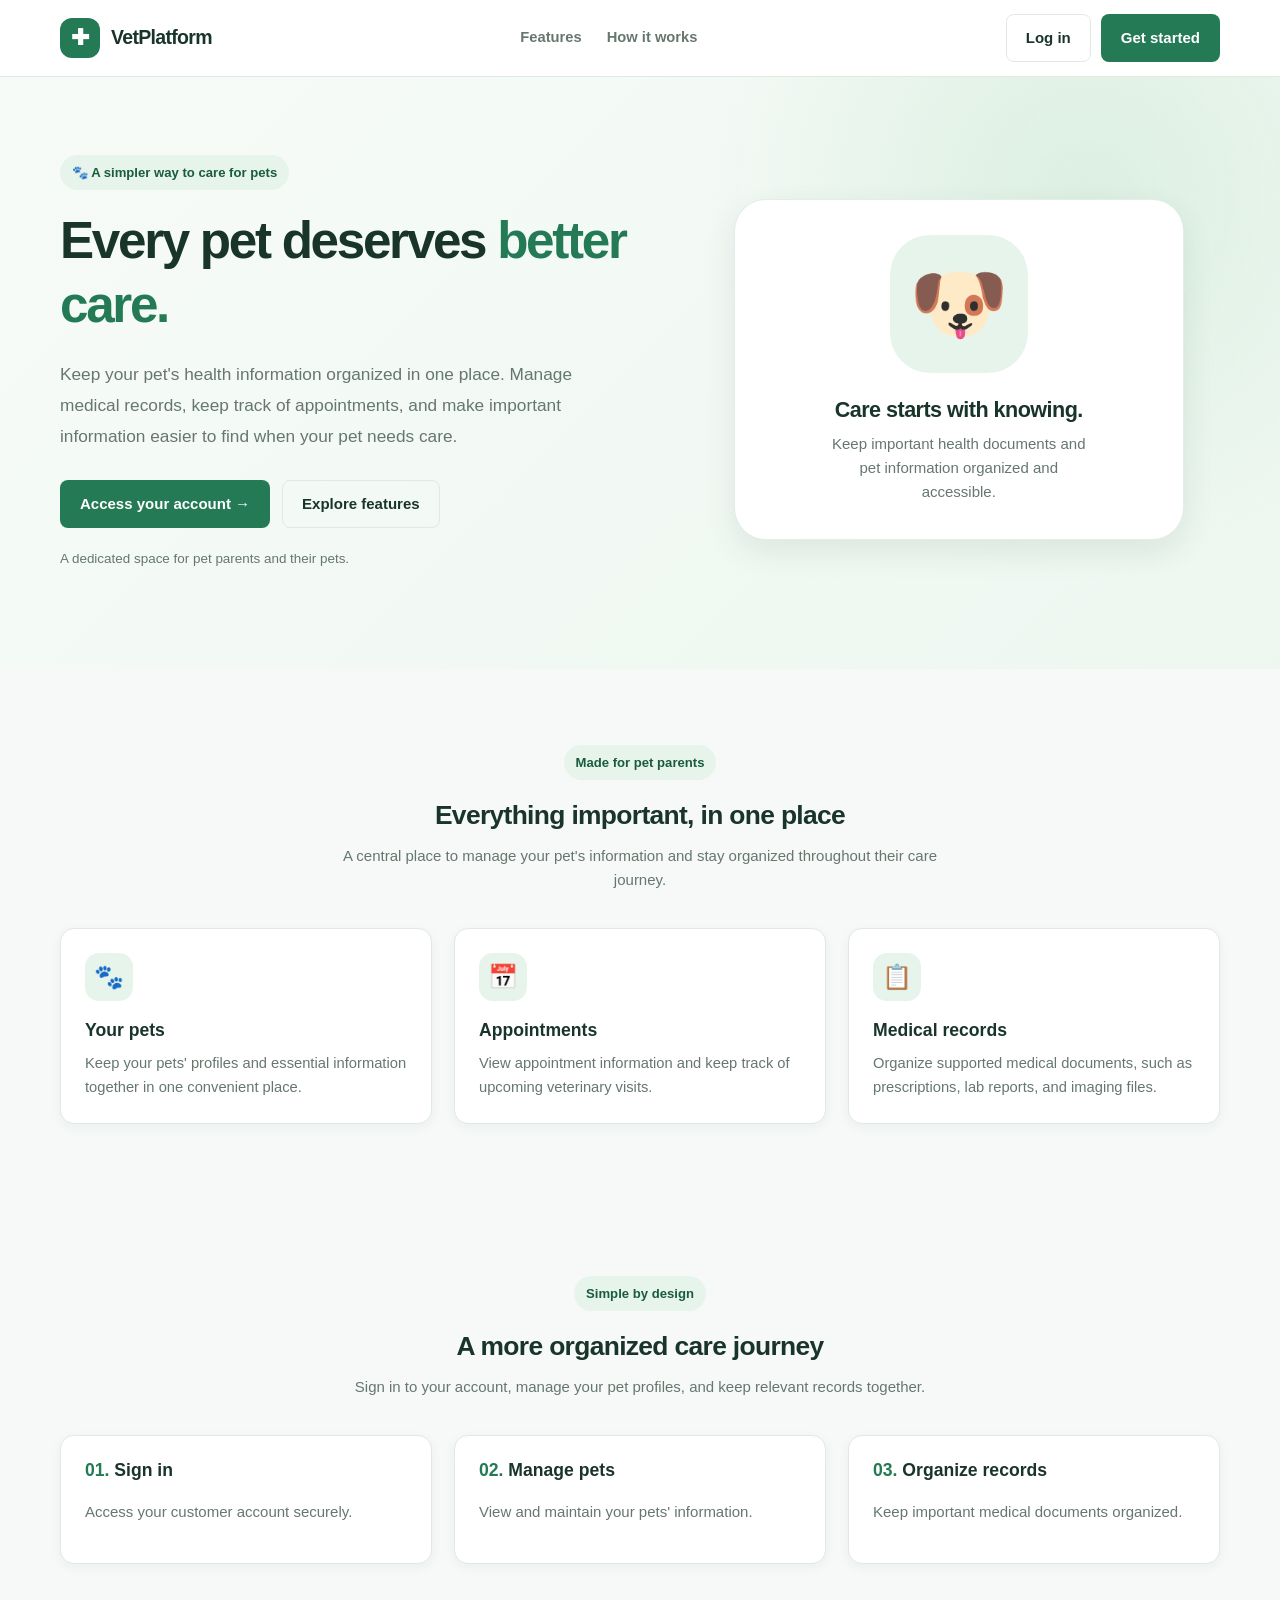
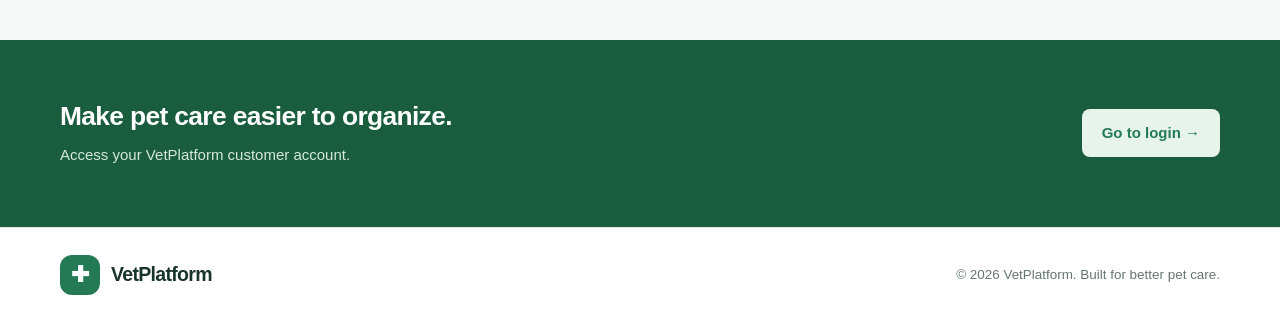
==== frontend/pages/index.html @ 757ffd64 "WORKING ON FRONTEND" ====
<!DOCTYPE html>
<html lang="en">
<head>
    <meta charset="UTF-8">
    <meta name="viewport" content="width=device-width, initial-scale=1.0">
    <meta name="description" content="VetPlatform helps pet parents organize veterinary appointments and medical records.">
    <title>VetPlatform | Better Care for Every Pet</title>
    <link rel="stylesheet" href="../css/style.css">
</head>
<body>

<header class="site-header">
    <div class="container site-nav">
        <a href="index.html" class="brand" aria-label="VetPlatform home">
            <span class="brand-mark">✚</span>
            <span>VetPlatform</span>
        </a>

        <nav class="nav-links" aria-label="Main navigation">
            <a href="#features">Features</a>
            <a href="#how-it-works">How it works</a>
        </nav>


        <div class="nav-actions">
            <a href="http://localhost:63342/vetplatform/frontend/pages/login.html"
               class="btn btn-outline">
                Log in
            </a>

            <a href="http://localhost:63342/vetplatform/frontend/pages/login.html"
               class="btn btn-primary">
                Get started
            </a>
        </div>

    </div>
</header>

<main>
    <section class="hero">
        <div class="container hero-grid">
            <div class="hero-content">
                <span class="eyebrow">🐾 A simpler way to care for pets</span>

                <h1>
                    Every pet deserves
                    <span class="text-primary">better care.</span>
                </h1>

                <p class="hero-copy">
                    Keep your pet's health information organized in one place.
                    Manage medical records, keep track of appointments, and
                    make important information easier to find when your pet
                    needs care.
                </p>

                <div class="hero-actions">
                    <a href="login.html" class="btn btn-primary">
                        Access your account →
                    </a>
                    <a href="#features" class="btn btn-outline">
                        Explore features
                    </a>
                </div>

                <p class="hero-note">
                    A dedicated space for pet parents and their pets.
                </p>
            </div>

            <div class="hero-visual">
                <div class="hero-illustration">
                    <div class="pet-symbol" aria-hidden="true">🐶</div>
                    <h2>Care starts with knowing.</h2>
                    <p>
                        Keep important health documents and pet information
                        organized and accessible.
                    </p>
                </div>
            </div>
        </div>
    </section>

    <section class="section" id="features">
        <div class="container">
            <div class="section-heading">
                <span class="eyebrow">Made for pet parents</span>
                <h2>Everything important, in one place</h2>
                <p>
                    A central place to manage your pet's information
                    and stay organized throughout their care journey.
                </p>
            </div>

            <div class="feature-grid">
                <article class="card feature-card">
                    <div class="feature-icon" aria-hidden="true">🐾</div>
                    <h3>Your pets</h3>
                    <p>
                        Keep your pets' profiles and essential information
                        together in one convenient place.
                    </p>
                </article>

                <article class="card feature-card">
                    <div class="feature-icon" aria-hidden="true">📅</div>
                    <h3>Appointments</h3>
                    <p>
                        View appointment information and keep track of
                        upcoming veterinary visits.
                    </p>
                </article>

                <article class="card feature-card">
                    <div class="feature-icon" aria-hidden="true">📋</div>
                    <h3>Medical records</h3>
                    <p>
                        Organize supported medical documents, such as
                        prescriptions, lab reports, and imaging files.
                    </p>
                </article>
            </div>
        </div>
    </section>

    <section class="section" id="how-it-works">
        <div class="container">
            <div class="section-heading">
                <span class="eyebrow">Simple by design</span>
                <h2>A more organized care journey</h2>
                <p>
                    Sign in to your account, manage your pet profiles,
                    and keep relevant records together.
                </p>
            </div>

            <div class="feature-grid">
                <article class="card">
                    <h3><span class="text-primary">01.</span> Sign in</h3>
                    <p>
                        Access your customer account securely.
                    </p>
                </article>

                <article class="card">
                    <h3><span class="text-primary">02.</span> Manage pets</h3>
                    <p>
                        View and maintain your pets' information.
                    </p>
                </article>

                <article class="card">
                    <h3><span class="text-primary">03.</span> Organize records</h3>
                    <p>
                        Keep important medical documents organized.
                    </p>
                </article>
            </div>
        </div>
    </section>

    <section class="cta-section">
        <div class="container cta-content">
            <div>
                <h2>Make pet care easier to organize.</h2>
                <p>Access your VetPlatform customer account.</p>
            </div>

            <a href="login.html" class="btn btn-secondary">
                Go to login →
            </a>
        </div>
    </section>
</main>

<footer class="site-footer">
    <div class="container footer-content">
        <a href="index.html" class="brand">
            <span class="brand-mark">✚</span>
            <span>VetPlatform</span>
        </a>

        <p>© <span id="current-year">2026</span> VetPlatform. Built for better pet care.</p>
    </div>
</footer>

<script>
    document.getElementById("current-year").textContent =
        new Date().getFullYear();
</script>

</body>
</html>
---- frontend/css/style.css ----
/* =========================================
   VetPlatform - Shared Design System
   ========================================= */

:root {
    --primary: #247a55;
    --primary-dark: #195c3e;
    --primary-light: #e7f4ec;
    --accent: #b9e6c9;

    --background: #f6f9f7;
    --surface: #ffffff;
    --surface-muted: #f0f5f1;

    --text-primary: #19352a;
    --text-secondary: #66776e;
    --text-muted: #8b9991;

    --border: #e1e9e3;
    --danger: #c43e4d;
    --warning: #a96b12;
    --success: #247a55;

    --radius-sm: 8px;
    --radius-md: 14px;
    --radius-lg: 22px;

    --shadow-sm: 0 3px 12px rgba(24, 61, 43, 0.05);
    --shadow-md: 0 12px 32px rgba(24, 61, 43, 0.09);

    --font-family: Inter, -apple-system, BlinkMacSystemFont,
    "Segoe UI", sans-serif;
}

/* Reset */

* {
    box-sizing: border-box;
}

html {
    scroll-behavior: smooth;
}

body {
    margin: 0;
    min-height: 100vh;
    background: var(--background);
    color: var(--text-primary);
    font-family: var(--font-family);
    font-size: 15px;
    line-height: 1.6;
}

button,
input,
select,
textarea {
    font: inherit;
}

button,
a {
    -webkit-tap-highlight-color: transparent;
}

a {
    color: inherit;
    text-decoration: none;
}

button {
    cursor: pointer;
}

img {
    max-width: 100%;
    display: block;
}

h1,
h2,
h3,
h4,
p {
    margin-top: 0;
}

h1,
h2,
h3,
h4 {
    line-height: 1.25;
}

h1 {
    font-size: clamp(2rem, 4vw, 3.25rem);
    letter-spacing: -0.045em;
}

h2 {
    font-size: 1.65rem;
    letter-spacing: -0.025em;
}

h3 {
    font-size: 1.1rem;
}

p {
    color: var(--text-secondary);
}

/* Layout utilities */

.container {
    width: min(1160px, calc(100% - 40px));
    margin-inline: auto;
}

.section {
    padding: 76px 0;
}

.section-heading {
    max-width: 650px;
    margin: 0 auto 36px;
    text-align: center;
}

.section-heading h2 {
    margin-bottom: 12px;
}

.section-heading p {
    margin-bottom: 0;
}

.text-primary {
    color: var(--primary);
}

.text-muted {
    color: var(--text-muted);
}

.text-center {
    text-align: center;
}

.hidden {
    display: none !important;
}

/* Buttons */

.btn {
    display: inline-flex;
    align-items: center;
    justify-content: center;
    gap: 9px;
    min-height: 44px;
    padding: 11px 19px;
    border: 1px solid transparent;
    border-radius: var(--radius-sm);
    font-weight: 650;
    text-align: center;
    transition:
            background 0.2s ease,
            border-color 0.2s ease,
            transform 0.2s ease;
}

.btn:hover {
    transform: translateY(-1px);
}

.btn-primary {
    color: #ffffff;
    background: var(--primary);
}

.btn-primary:hover {
    background: var(--primary-dark);
}

.btn-secondary {
    color: var(--primary);
    background: var(--primary-light);
}

.btn-secondary:hover {
    background: #d9eddf;
}

.btn-outline {
    color: var(--text-primary);
    background: transparent;
    border-color: var(--border);
}

.btn-outline:hover {
    background: var(--surface-muted);
}

.btn-block {
    width: 100%;
}

/* Form elements */

.form-group {
    display: flex;
    flex-direction: column;
    gap: 7px;
    margin-bottom: 18px;
}

.form-label {
    color: var(--text-primary);
    font-size: 0.9rem;
    font-weight: 650;
}

.form-control {
    width: 100%;
    min-height: 47px;
    padding: 12px 14px;
    color: var(--text-primary);
    background: var(--surface);
    border: 1px solid var(--border);
    border-radius: var(--radius-sm);
    outline: none;
    transition: border-color 0.2s, box-shadow 0.2s;
}

.form-control::placeholder {
    color: #a1ada5;
}

.form-control:focus {
    border-color: var(--primary);
    box-shadow: 0 0 0 3px rgba(36, 122, 85, 0.12);
}

textarea.form-control {
    min-height: 110px;
    resize: vertical;
}

.form-help {
    color: var(--text-muted);
    font-size: 0.82rem;
}

.form-error {
    color: var(--danger);
    font-size: 0.88rem;
}

/* Cards */

.card {
    padding: 24px;
    background: var(--surface);
    border: 1px solid var(--border);
    border-radius: var(--radius-md);
    box-shadow: var(--shadow-sm);
}

.card-title {
    margin-bottom: 8px;
}

.card-description {
    margin-bottom: 0;
    font-size: 0.93rem;
}

/* Status labels */

.status {
    display: inline-flex;
    align-items: center;
    gap: 6px;
    padding: 5px 10px;
    border-radius: 999px;
    font-size: 0.78rem;
    font-weight: 700;
}

.status-success {
    color: #216b46;
    background: #e4f5e9;
}

.status-warning {
    color: #89580e;
    background: #fff1d5;
}

.status-neutral {
    color: #586a60;
    background: #edf1ee;
}

.status-danger {
    color: #a72e3c;
    background: #fde8eb;
}

/* Public navigation */

.site-header {
    position: sticky;
    top: 0;
    z-index: 20;
    background: rgba(255, 255, 255, 0.94);
    border-bottom: 1px solid var(--border);
    backdrop-filter: blur(12px);
}

.site-nav {
    min-height: 76px;
    display: flex;
    align-items: center;
    justify-content: space-between;
    gap: 24px;
}

.brand {
    display: inline-flex;
    align-items: center;
    gap: 11px;
    color: var(--text-primary);
    font-size: 1.22rem;
    font-weight: 800;
    letter-spacing: -0.035em;
}

.brand-mark {
    width: 40px;
    height: 40px;
    display: grid;
    place-items: center;
    color: white;
    background: var(--primary);
    border-radius: 12px;
    font-size: 1.35rem;
}

.nav-links {
    display: flex;
    align-items: center;
    gap: 25px;
    color: var(--text-secondary);
    font-size: 0.92rem;
    font-weight: 600;
}

.nav-links a:hover {
    color: var(--primary);
}

.nav-actions {
    display: flex;
    align-items: center;
    gap: 10px;
}

/* Landing page */

.hero {
    overflow: hidden;
    padding: 78px 0 86px;
    background:
            radial-gradient(circle at 85% 20%, #dcefe2 0, transparent 32%),
            linear-gradient(135deg, #f7fbf8 0%, #edf7f0 100%);
}

.hero-grid {
    display: grid;
    grid-template-columns: 1.05fr 0.95fr;
    align-items: center;
    gap: 60px;
}

.eyebrow {
    display: inline-flex;
    align-items: center;
    gap: 8px;
    margin-bottom: 19px;
    padding: 7px 12px;
    color: var(--primary-dark);
    background: var(--primary-light);
    border-radius: 999px;
    font-size: 0.82rem;
    font-weight: 750;
}

.hero h1 {
    max-width: 650px;
    margin-bottom: 22px;
}

.hero-copy {
    max-width: 540px;
    margin-bottom: 28px;
    font-size: 1.08rem;
    line-height: 1.8;
}

.hero-actions {
    display: flex;
    flex-wrap: wrap;
    gap: 12px;
}

.hero-note {
    margin-top: 20px;
    font-size: 0.84rem;
}

.hero-visual {
    position: relative;
    min-height: 390px;
    display: grid;
    place-items: center;
}

.hero-illustration {
    width: min(100%, 450px);
    min-height: 330px;
    display: flex;
    flex-direction: column;
    align-items: center;
    justify-content: center;
    padding: 35px;
    background: #ffffff;
    border: 1px solid rgba(36, 122, 85, 0.13);
    border-radius: 32px;
    box-shadow: var(--shadow-md);
    text-align: center;
}

.pet-symbol {
    width: 138px;
    height: 138px;
    display: grid;
    place-items: center;
    margin-bottom: 24px;
    background: var(--primary-light);
    border-radius: 40px;
    font-size: 5rem;
}

.hero-illustration h2 {
    margin-bottom: 8px;
    font-size: 1.35rem;
}

.hero-illustration p {
    max-width: 270px;
    margin-bottom: 0;
}

.feature-grid {
    display: grid;
    grid-template-columns: repeat(3, minmax(0, 1fr));
    gap: 22px;
}

.feature-icon {
    width: 48px;
    height: 48px;
    display: grid;
    place-items: center;
    margin-bottom: 19px;
    background: var(--primary-light);
    border-radius: 14px;
    font-size: 1.5rem;
}

.feature-card h3 {
    margin-bottom: 10px;
}

.feature-card p {
    margin-bottom: 0;
    font-size: 0.92rem;
}

.cta-section {
    padding: 60px 0;
    color: white;
    background: var(--primary-dark);
}

.cta-content {
    display: flex;
    align-items: center;
    justify-content: space-between;
    gap: 30px;
}

.cta-content h2 {
    margin-bottom: 10px;
}

.cta-content p {
    margin-bottom: 0;
    color: #d6e9dc;
}

.site-footer {
    padding: 27px 0;
    background: #ffffff;
    border-top: 1px solid var(--border);
}

.footer-content {
    display: flex;
    align-items: center;
    justify-content: space-between;
    gap: 20px;
}

.footer-content p {
    margin: 0;
    font-size: 0.84rem;
}

/* Login page */

.auth-page {
    min-height: 100vh;
    display: grid;
    grid-template-columns: 1fr 1fr;
    background: var(--surface);
}

.auth-panel {
    display: flex;
    align-items: center;
    justify-content: center;
    padding: 40px 24px;
}

.auth-form-wrapper {
    width: min(100%, 420px);
}

.auth-form-wrapper .brand {
    margin-bottom: 42px;
}

.auth-heading {
    margin-bottom: 10px;
    font-size: 2rem;
}

.auth-subtitle {
    margin-bottom: 30px;
}

.auth-side-panel {
    display: flex;
    flex-direction: column;
    align-items: center;
    justify-content: center;
    padding: 50px;
    background:
            radial-gradient(circle at 80% 20%, #d6eddf 0, transparent 34%),
            #edf7f0;
    text-align: center;
}

.auth-side-panel h2 {
    max-width: 430px;
    margin-top: 28px;
}

.auth-side-panel p {
    max-width: 400px;
}

.auth-art {
    width: 190px;
    height: 190px;
    display: grid;
    place-items: center;
    background: #ffffff;
    border: 1px solid var(--border);
    border-radius: 48px;
    box-shadow: var(--shadow-md);
    font-size: 6rem;
}

.auth-footer {
    margin-top: 24px;
    color: var(--text-muted);
    font-size: 0.84rem;
    text-align: center;
}

.checkbox-row {
    display: flex;
    align-items: flex-start;
    gap: 10px;
    margin-bottom: 20px;
    color: var(--text-secondary);
    font-size: 0.88rem;
}

.checkbox-row input {
    margin-top: 5px;
}

/* Responsive */

@media (max-width: 850px) {
    .hero-grid {
        grid-template-columns: 1fr;
        gap: 35px;
    }

    .hero-content {
        text-align: center;
    }

    .hero-copy {
        margin-inline: auto;
    }

    .hero-actions {
        justify-content: center;
    }

    .hero-visual {
        min-height: 300px;
    }

    .feature-grid {
        grid-template-columns: 1fr 1fr;
    }

    .auth-page {
        grid-template-columns: 1fr;
    }

    .auth-side-panel {
        display: none;
    }

    .nav-links {
        display: none;
    }
}

@media (max-width: 560px) {
    .container {
        width: min(100% - 28px, 1160px);
    }

    .section {
        padding: 52px 0;
    }

    .hero {
        padding: 55px 0;
    }

    .hero h1 {
        font-size: 2.3rem;
    }

    .hero-illustration {
        min-height: 280px;
        padding: 25px;
    }

    .pet-symbol {
        width: 105px;
        height: 105px;
        font-size: 4rem;
    }

    .feature-grid {
        grid-template-columns: 1fr;
    }

    .cta-content,
    .footer-content {
        flex-direction: column;
        align-items: flex-start;
    }

    .nav-actions .btn {
        padding: 9px 12px;
    }

    .card {
        padding: 19px;
    }
}
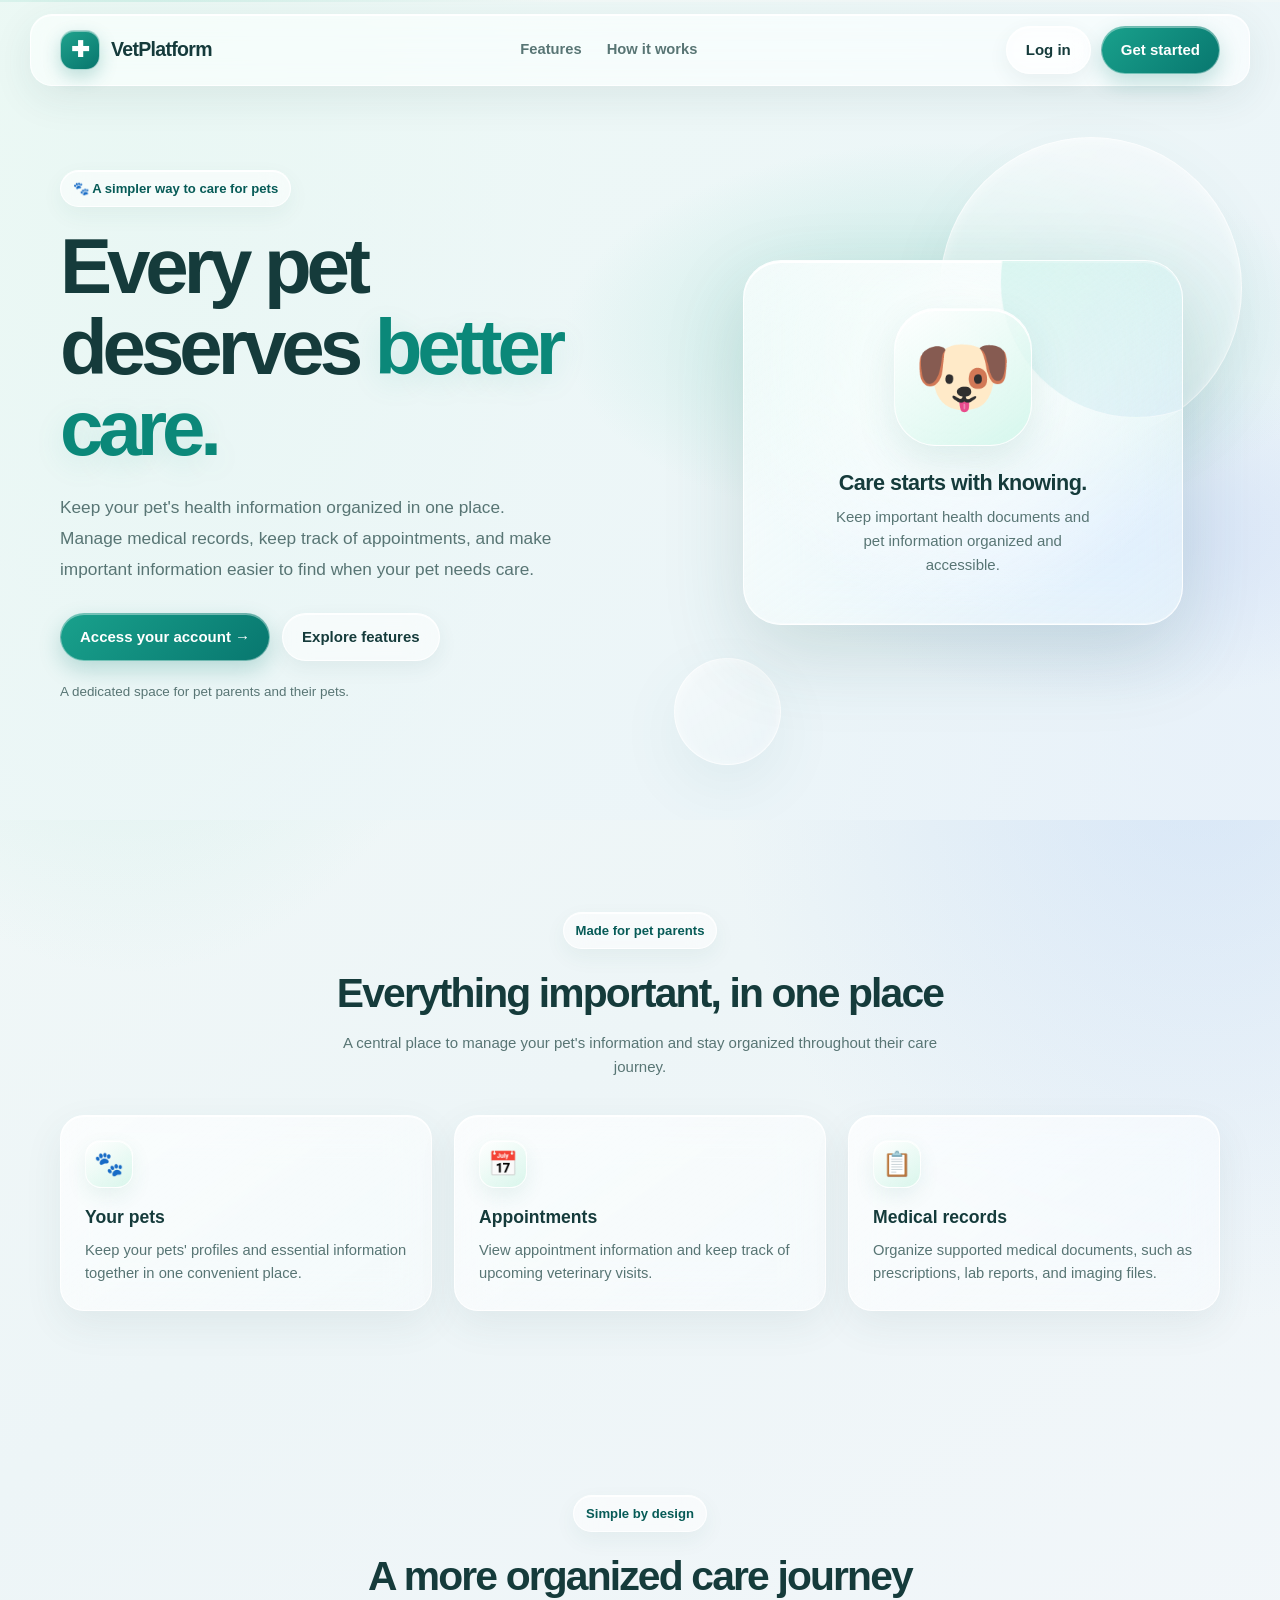
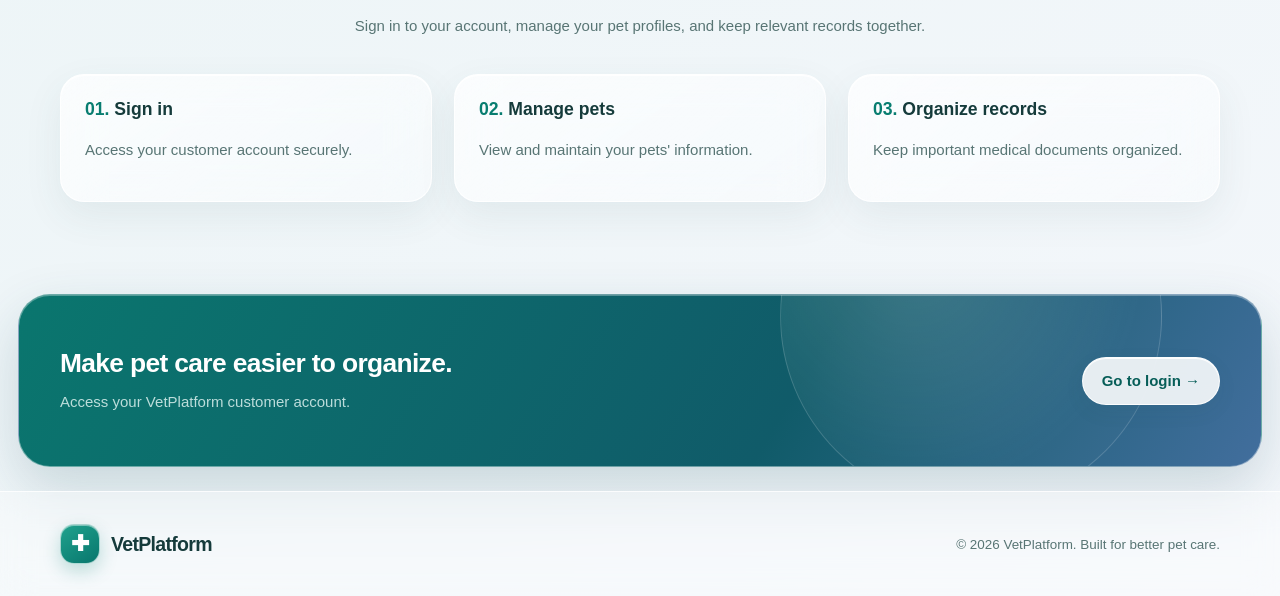
==== commit 035591d0: "liquid glass effect" ====
--- a/frontend/pages/index.html
+++ b/frontend/pages/index.html
@@ -7,6 +7,7 @@
     <meta name="description" content="VetPlatform helps pet parents organize veterinary appointments and medical records.">
     <title>VetPlatform | Better Care for Every Pet</title>
     <link rel="stylesheet" href="../css/style.css">
+    <link rel="stylesheet" href="../css/liquid-glass.css">
 </head>
 <body>
 
@@ -23,17 +24,38 @@
         </nav>
 
 
+        <button
+                class="mobile-menu-toggle"
+                id="mobile-menu-toggle"
+                type="button"
+                aria-label="Open navigation menu"
+                aria-expanded="false"
+                aria-controls="mobile-navigation"
+        >
+            <span></span>
+            <span></span>
+            <span></span>
+        </button>
+
+
+        <nav
+                class="mobile-navigation"
+                id="mobile-navigation"
+                aria-label="Mobile navigation"
+                hidden
+        >
+            <a href="#features">Features</a>
+            <a href="#how-it-works">How it works</a>
+            <a href="login.html">Log in</a>
+            <a href="register.html">Get started</a>
+        </nav>
+
+
         <div class="nav-actions">
-            <a href="http://localhost:63342/vetplatform/frontend/pages/login.html"
-               class="btn btn-outline">
-                Log in
-            </a>
-
-            <a href="http://localhost:63342/vetplatform/frontend/pages/login.html"
-               class="btn btn-primary">
-                Get started
-            </a>
-        </div>
+            <a href="login.html" class="btn btn-outline">Log in</a>
+            <a href="register.html" class="btn btn-primary">Get started</a>
+        </div>
+
 
     </div>
 </header>
@@ -186,10 +208,40 @@
     </div>
 </footer>
 
+
 <script>
+    // Update the copyright year automatically.
     document.getElementById("current-year").textContent =
         new Date().getFullYear();
+
+    // Mobile navigation menu.
+    const mobileMenuToggle = document.getElementById("mobile-menu-toggle");
+    const mobileNavigation = document.getElementById("mobile-navigation");
+
+    mobileMenuToggle.addEventListener("click", function () {
+        const isExpanded =
+            mobileMenuToggle.getAttribute("aria-expanded") === "true";
+
+        mobileMenuToggle.setAttribute("aria-expanded", String(!isExpanded));
+        mobileMenuToggle.setAttribute(
+            "aria-label",
+            isExpanded ? "Open navigation menu" : "Close navigation menu"
+        );
+
+        mobileNavigation.hidden = isExpanded;
+    });
+
+    // Close the menu after a navigation link is selected.
+    mobileNavigation.querySelectorAll("a").forEach(function (link) {
+        link.addEventListener("click", function () {
+            mobileNavigation.hidden = true;
+            mobileMenuToggle.setAttribute("aria-expanded", "false");
+            mobileMenuToggle.setAttribute(
+                "aria-label",
+                "Open navigation menu"
+            );
+        });
+    });
 </script>
-
 </body>
 </html>
--- a/frontend/css/style.css
+++ b/frontend/css/style.css
@@ -704,3 +704,164 @@
         padding: 19px;
     }
 }
+
+
+/* Responsive improvements for shared pages */
+.container,
+.card,
+.auth-form-wrapper,
+.auth-panel,
+.auth-side-panel {
+    min-width: 0;
+}
+
+.container {
+    max-width: 100%;
+}
+
+.btn {
+    max-width: 100%;
+    overflow-wrap: anywhere;
+}
+
+input,
+select,
+textarea {
+    max-width: 100%;
+}
+
+img,
+video,
+iframe {
+    max-width: 100%;
+}
+
+@media (max-width: 560px) {
+    .auth-panel {
+        padding: 28px 18px;
+    }
+
+    .auth-form-wrapper .brand {
+        margin-bottom: 28px;
+    }
+
+    .auth-heading {
+        font-size: clamp(1.6rem, 7vw, 2rem);
+        overflow-wrap: anywhere;
+    }
+
+    .form-group {
+        min-width: 0;
+    }
+
+    .form-control {
+        min-width: 0;
+    }
+
+    .hero-actions {
+        width: 100%;
+    }
+
+    .hero-actions .btn {
+        flex: 1 1 150px;
+    }
+
+    .nav-actions {
+        gap: 7px;
+    }
+
+    .nav-actions .btn {
+        min-height: 40px;
+        padding: 8px 10px;
+        font-size: 0.85rem;
+    }
+}
+
+
+/* Mobile navigation */
+.mobile-menu-toggle {
+    display: none;
+    width: 44px;
+    height: 44px;
+    padding: 10px;
+    border: 1px solid var(--border-color);
+    border-radius: var(--radius-md);
+    background: var(--surface);
+    cursor: pointer;
+    flex-shrink: 0;
+    align-items: center;
+    justify-content: center;
+    flex-direction: column;
+    gap: 5px;
+}
+
+.mobile-menu-toggle span {
+    display: block;
+    width: 20px;
+    height: 2px;
+    background: var(--text-primary);
+    border-radius: 2px;
+}
+
+.mobile-navigation {
+    display: none;
+}
+
+.mobile-navigation[hidden] {
+    display: none;
+}
+
+@media (max-width: 850px) {
+    .site-nav {
+        position: relative;
+        flex-wrap: wrap;
+        gap: 12px;
+        padding-top: 12px;
+        padding-bottom: 12px;
+    }
+
+    .mobile-menu-toggle {
+        display: flex;
+        margin-left: auto;
+    }
+
+    .nav-actions {
+        gap: 8px;
+    }
+
+    .mobile-navigation:not([hidden]) {
+        display: flex;
+        flex-basis: 100%;
+        flex-direction: column;
+        gap: 0;
+        width: 100%;
+        padding: 8px 0;
+        border-top: 1px solid var(--border-color);
+    }
+
+    .mobile-navigation a {
+        display: block;
+        padding: 13px 8px;
+        color: var(--text-primary);
+        text-decoration: none;
+        border-radius: var(--radius-sm);
+    }
+
+    .mobile-navigation a:hover,
+    .mobile-navigation a:focus-visible {
+        background: var(--surface);
+        color: var(--primary);
+    }
+}
+
+@media (max-width: 560px) {
+    .site-nav > .brand {
+        font-size: 1rem;
+    }
+
+    .nav-actions .btn {
+        min-height: 40px;
+        padding: 8px 10px;
+        font-size: 0.82rem;
+    }
+}
--- a/frontend/css/liquid-glass.css
+++ b/frontend/css/liquid-glass.css
@@ -0,0 +1,366 @@
+/* Homepage-only liquid glass treatment. Keeps shared components untouched. */
+:root {
+    --primary: #087d70;
+    --primary-dark: #075b57;
+    --primary-light: #e0f5f0;
+    --accent: #a8ead9;
+    --background: #edf5f5;
+    --surface: rgba(255, 255, 255, 0.64);
+    --surface-muted: rgba(255, 255, 255, 0.48);
+    --text-primary: #153b3b;
+    --text-secondary: #587574;
+    --text-muted: #7d9694;
+    --border: rgba(255, 255, 255, 0.78);
+    --radius-md: 22px;
+    --radius-lg: 30px;
+    --shadow-sm: 0 10px 30px rgba(33, 83, 83, 0.08);
+    --shadow-md: 0 24px 70px rgba(27, 87, 84, 0.15);
+}
+
+body {
+    overflow-x: hidden;
+    background:
+        radial-gradient(ellipse at 10% 9%, rgba(159, 226, 209, 0.52), transparent 28rem),
+        radial-gradient(ellipse at 94% 34%, rgba(177, 205, 246, 0.36), transparent 30rem),
+        linear-gradient(145deg, #f4faf8 0%, #edf5f7 48%, #f4f7fb 100%);
+}
+
+.site-header {
+    top: 14px;
+    width: min(1220px, calc(100% - 36px));
+    margin: 14px auto 0;
+    border: 1px solid rgba(255, 255, 255, 0.82);
+    border-radius: 22px;
+    background: rgba(255, 255, 255, 0.58);
+    box-shadow: 0 12px 40px rgba(36, 80, 83, 0.09), inset 0 1px rgba(255, 255, 255, 0.92);
+    -webkit-backdrop-filter: blur(22px) saturate(155%);
+    backdrop-filter: blur(22px) saturate(155%);
+}
+
+.site-nav {
+    min-height: 70px;
+}
+
+.brand-mark {
+    border: 1px solid rgba(255, 255, 255, 0.64);
+    border-radius: 14px;
+    background: linear-gradient(145deg, #20a28d, #08766d);
+    box-shadow: 0 7px 18px rgba(8, 125, 112, 0.24), inset 0 1px rgba(255, 255, 255, 0.42);
+}
+
+.nav-links a,
+.mobile-navigation a {
+    transition: color 180ms ease, background 180ms ease;
+}
+
+.nav-links a:hover {
+    color: var(--primary);
+}
+
+.btn {
+    border-radius: 999px;
+    transition: transform 180ms ease, box-shadow 180ms ease, background 180ms ease;
+}
+
+.btn-primary {
+    border-color: rgba(255, 255, 255, 0.4);
+    background: linear-gradient(135deg, #19a18c, #08776f);
+    box-shadow: 0 9px 22px rgba(8, 125, 112, 0.23), inset 0 1px rgba(255, 255, 255, 0.4);
+}
+
+.btn-primary:hover {
+    background: linear-gradient(135deg, #148f7d, #07685f);
+    box-shadow: 0 12px 26px rgba(8, 125, 112, 0.3), inset 0 1px rgba(255, 255, 255, 0.42);
+}
+
+.btn-outline,
+.btn-secondary {
+    border: 1px solid rgba(255, 255, 255, 0.88);
+    background: rgba(255, 255, 255, 0.53);
+    box-shadow: 0 7px 20px rgba(37, 78, 80, 0.07), inset 0 1px rgba(255, 255, 255, 0.9);
+    -webkit-backdrop-filter: blur(14px);
+    backdrop-filter: blur(14px);
+}
+
+.btn-outline:hover,
+.btn-secondary:hover {
+    background: rgba(255, 255, 255, 0.8);
+}
+
+.hero {
+    position: relative;
+    isolation: isolate;
+    margin-top: -84px;
+    padding: 168px 0 104px;
+    background:
+        radial-gradient(ellipse at 74% 41%, rgba(154, 221, 207, 0.54), transparent 24rem),
+        radial-gradient(ellipse at 87% 65%, rgba(176, 196, 244, 0.36), transparent 22rem),
+        linear-gradient(135deg, rgba(237, 249, 245, 0.92), rgba(235, 243, 250, 0.84));
+}
+
+.hero::before,
+.hero::after {
+    position: absolute;
+    z-index: -1;
+    display: block;
+    content: "";
+    border: 1px solid rgba(255, 255, 255, 0.68);
+    border-radius: 50%;
+    background: linear-gradient(145deg, rgba(255, 255, 255, 0.42), rgba(255, 255, 255, 0.04));
+    box-shadow: inset 0 2px 12px rgba(255, 255, 255, 0.46), 0 22px 60px rgba(58, 126, 124, 0.08);
+    -webkit-backdrop-filter: blur(2px);
+    backdrop-filter: blur(2px);
+    pointer-events: none;
+}
+
+.hero::before {
+    top: 135px;
+    right: max(3%, calc((100vw - 1380px) / 2));
+    width: 300px;
+    height: 300px;
+}
+
+.hero::after {
+    right: 39%;
+    bottom: 55px;
+    width: 105px;
+    height: 105px;
+}
+
+.hero-grid {
+    gap: clamp(35px, 6vw, 84px);
+}
+
+.eyebrow {
+    border: 1px solid rgba(255, 255, 255, 0.84);
+    background: rgba(255, 255, 255, 0.54);
+    box-shadow: inset 0 1px rgba(255, 255, 255, 0.95), 0 8px 22px rgba(34, 95, 91, 0.06);
+    -webkit-backdrop-filter: blur(14px);
+    backdrop-filter: blur(14px);
+}
+
+.hero h1 {
+    max-width: 620px;
+    font-size: clamp(2.8rem, 6.1vw, 5rem);
+    line-height: 1.04;
+    letter-spacing: -0.065em;
+}
+
+.hero h1 .text-primary {
+    color: #0b8879;
+    text-shadow: 0 8px 30px rgba(16, 152, 130, 0.13);
+}
+
+.hero-copy {
+    max-width: 510px;
+}
+
+.hero-visual {
+    min-height: 440px;
+}
+
+.hero-illustration {
+    position: relative;
+    z-index: 0;
+    width: min(100%, 440px);
+    min-height: 365px;
+    overflow: hidden;
+    border: 1px solid rgba(255, 255, 255, 0.86);
+    border-radius: 38px;
+    background:
+        radial-gradient(circle at 50% 32%, rgba(255, 255, 255, 0.94), rgba(255, 255, 255, 0.36) 50%, transparent 72%),
+        linear-gradient(145deg, rgba(255, 255, 255, 0.7), rgba(240, 252, 248, 0.4));
+    box-shadow: 0 30px 80px rgba(39, 98, 93, 0.17), inset 0 2px rgba(255, 255, 255, 0.98), inset 0 -1px rgba(255, 255, 255, 0.42);
+    -webkit-backdrop-filter: blur(26px) saturate(145%);
+    backdrop-filter: blur(26px) saturate(145%);
+}
+
+.hero-illustration::before {
+    position: absolute;
+    z-index: -1;
+    top: -115px;
+    right: -90px;
+    width: 270px;
+    height: 270px;
+    border: 1px solid rgba(255, 255, 255, 0.58);
+    border-radius: 50%;
+    background: linear-gradient(145deg, rgba(177, 239, 221, 0.5), rgba(189, 207, 247, 0.2));
+    content: "";
+}
+
+.pet-symbol {
+    border: 1px solid rgba(255, 255, 255, 0.85);
+    border-radius: 42px;
+    background: linear-gradient(145deg, rgba(255, 255, 255, 0.9), rgba(201, 244, 230, 0.72));
+    box-shadow: 0 16px 38px rgba(41, 132, 115, 0.13), inset 0 2px rgba(255, 255, 255, 0.98);
+}
+
+.section {
+    padding-block: 92px;
+}
+
+.section-heading h2 {
+    font-size: clamp(1.8rem, 3.6vw, 2.55rem);
+    letter-spacing: -0.045em;
+}
+
+.feature-grid .card {
+    position: relative;
+    overflow: hidden;
+    border: 1px solid rgba(255, 255, 255, 0.88);
+    border-radius: 24px;
+    background: linear-gradient(145deg, rgba(255, 255, 255, 0.74), rgba(255, 255, 255, 0.44));
+    box-shadow: 0 14px 38px rgba(45, 91, 91, 0.08), inset 0 1px rgba(255, 255, 255, 0.98);
+    -webkit-backdrop-filter: blur(20px) saturate(140%);
+    backdrop-filter: blur(20px) saturate(140%);
+    transition: transform 220ms ease, box-shadow 220ms ease, border-color 220ms ease;
+}
+
+.feature-grid .card:hover {
+    transform: translateY(-5px);
+    border-color: #fff;
+    box-shadow: 0 22px 48px rgba(45, 91, 91, 0.13), inset 0 1px #fff;
+}
+
+.feature-icon {
+    border: 1px solid rgba(255, 255, 255, 0.82);
+    border-radius: 16px;
+    background: linear-gradient(145deg, rgba(255, 255, 255, 0.92), rgba(208, 243, 230, 0.78));
+    box-shadow: 0 8px 20px rgba(42, 130, 112, 0.09), inset 0 1px #fff;
+}
+
+.cta-section {
+    position: relative;
+    isolation: isolate;
+    overflow: hidden;
+    margin: 0 18px 24px;
+    padding: 52px 0;
+    border: 1px solid rgba(255, 255, 255, 0.4);
+    border-radius: 32px;
+    background: linear-gradient(120deg, #0a766e, #105b69 62%, #426e9d);
+    box-shadow: 0 22px 55px rgba(26, 82, 94, 0.19), inset 0 1px rgba(255, 255, 255, 0.3);
+}
+
+.cta-section::after {
+    position: absolute;
+    z-index: -1;
+    top: -170px;
+    right: 8%;
+    width: 380px;
+    height: 380px;
+    border: 1px solid rgba(255, 255, 255, 0.16);
+    border-radius: 50%;
+    background: radial-gradient(circle at 35% 35%, rgba(255, 255, 255, 0.17), rgba(255, 255, 255, 0.015) 66%);
+    content: "";
+    pointer-events: none;
+}
+
+.cta-content p {
+    color: rgba(232, 249, 246, 0.8);
+}
+
+.cta-content .btn-secondary {
+    color: #075e58;
+    border-color: rgba(255, 255, 255, 0.88);
+    background: rgba(255, 255, 255, 0.88);
+}
+
+.site-footer {
+    padding: 32px 0;
+    border-top: 1px solid rgba(255, 255, 255, 0.8);
+    background: rgba(255, 255, 255, 0.34);
+    -webkit-backdrop-filter: blur(16px);
+    backdrop-filter: blur(16px);
+}
+
+.mobile-menu-toggle {
+    border-color: rgba(255, 255, 255, 0.9);
+    background: rgba(255, 255, 255, 0.55);
+    box-shadow: inset 0 1px #fff, 0 6px 18px rgba(37, 78, 80, 0.08);
+}
+
+.mobile-navigation:not([hidden]) {
+    border-color: rgba(255, 255, 255, 0.78);
+}
+
+@media (max-width: 850px) {
+    .site-header {
+        top: 8px;
+        width: calc(100% - 24px);
+        margin-top: 8px;
+    }
+
+    .hero {
+        margin-top: -78px;
+        padding-top: 145px;
+    }
+
+    .hero::before {
+        top: 310px;
+        right: -80px;
+        width: 230px;
+        height: 230px;
+    }
+
+    .hero::after {
+        right: 12%;
+        bottom: 70px;
+        width: 76px;
+        height: 76px;
+    }
+}
+
+@media (max-width: 560px) {
+    .site-header {
+        width: calc(100% - 20px);
+        border-radius: 18px;
+    }
+
+    .hero {
+        margin-top: -76px;
+        padding-top: 132px;
+        padding-bottom: 58px;
+    }
+
+    .hero h1 {
+        font-size: clamp(2.6rem, 12vw, 3.5rem);
+    }
+
+    .hero-visual {
+        min-height: 280px;
+    }
+
+    .hero-illustration {
+        min-height: 280px;
+        border-radius: 28px;
+    }
+
+    .section {
+        padding-block: 62px;
+    }
+
+    .cta-section {
+        margin-inline: 10px;
+        padding: 38px 0;
+        border-radius: 26px;
+    }
+
+    .cta-content,
+    .footer-content {
+        align-items: center;
+        text-align: center;
+    }
+}
+
+@media (prefers-reduced-motion: reduce) {
+    html {
+        scroll-behavior: auto;
+    }
+
+    *,
+    *::before,
+    *::after {
+        transition-duration: 0.01ms !important;
+        animation-duration: 0.01ms !important;
+    }
+}
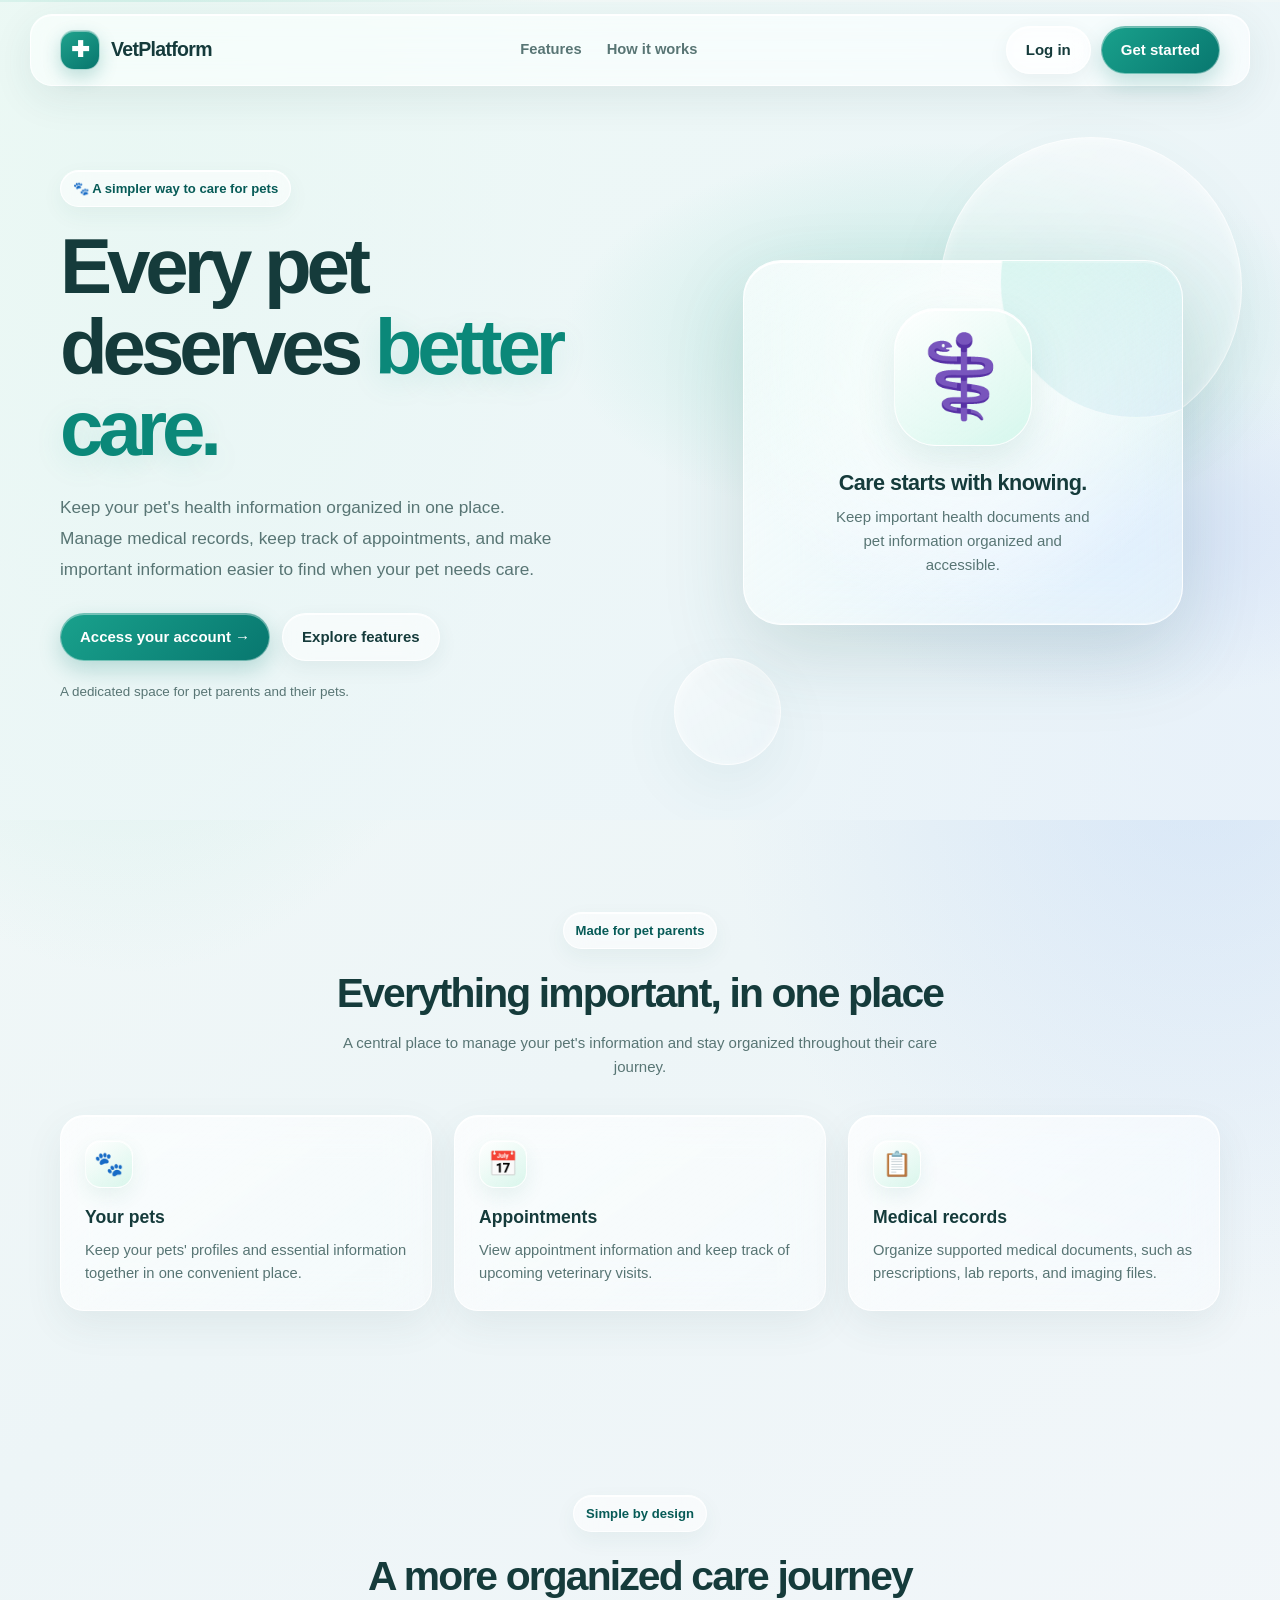
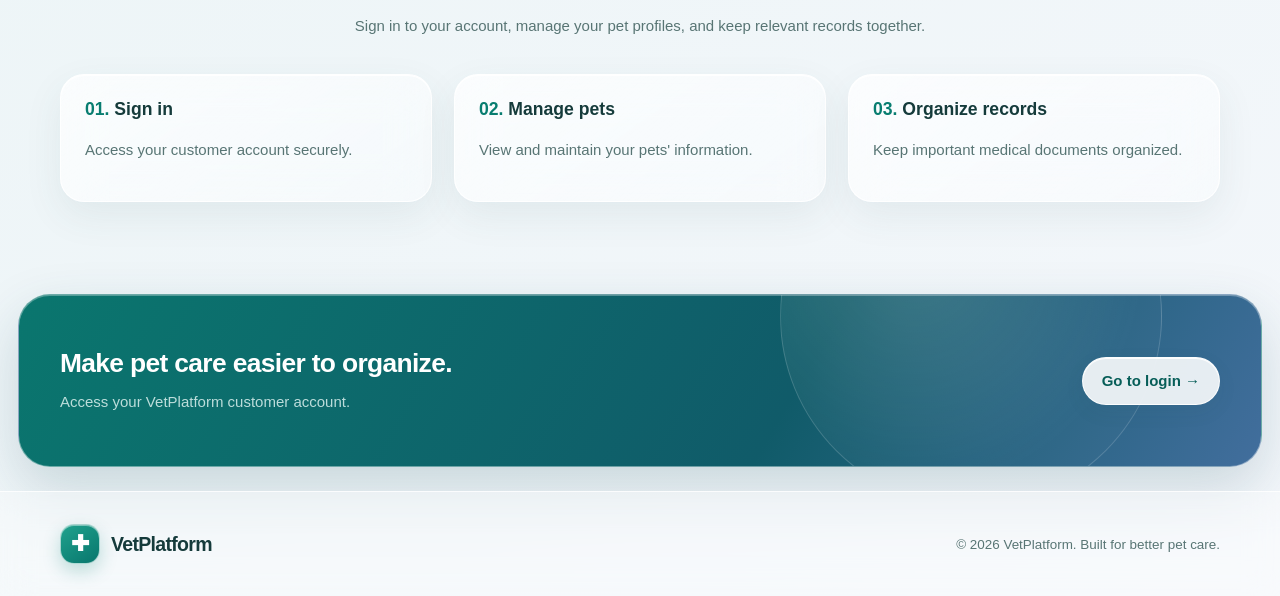
==== commit 1d6c472f: "UI" ====
--- a/frontend/pages/index.html
+++ b/frontend/pages/index.html
@@ -94,7 +94,9 @@
 
             <div class="hero-visual">
                 <div class="hero-illustration">
-                    <div class="pet-symbol" aria-hidden="true">🐶</div>
+                    <div class="pet-symbol" aria-hidden="true">
+                        ⚕️
+                    </div>
                     <h2>Care starts with knowing.</h2>
                     <p>
                         Keep important health documents and pet information
